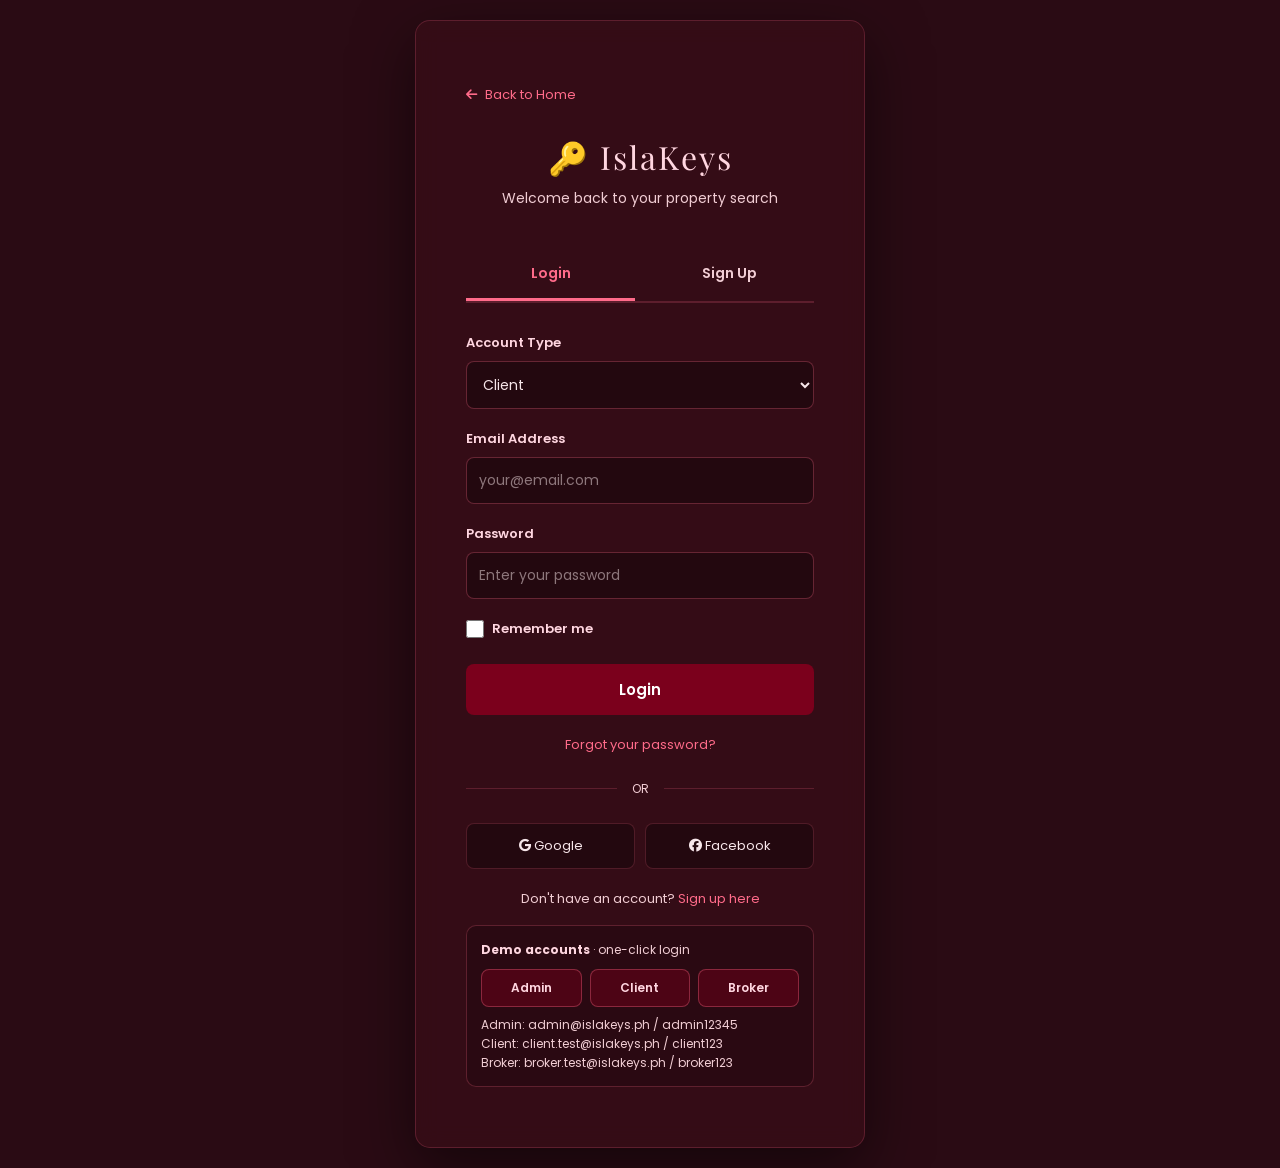
==== admin-dashboard/index.html @ 625cb3ab "Make the IslaKeys demo work end to end with localStorage - Add shared js/auth.js: seeded demo accoun" ====
<!DOCTYPE html>
<html lang="en">
<head>
    <meta charset="UTF-8">
    <meta name="viewport" content="width=device-width, initial-scale=1.0">
    <title>IslaKeys | Admin Dashboard</title>
    <script src="../js/auth.js"></script>
    <script>window.IslaKeys.requireRole('admin');</script>
    <link href="https://fonts.googleapis.com/css2?family=Playfair+Display:wght@600;700&family=Poppins:wght@300;400;500;600&display=swap" rel="stylesheet">
    <link rel="icon" href="../favicon.svg" type="image/svg+xml">
    <link rel="stylesheet" href="../styles/portal.css">
</head>
<body>
    <div class="wrap">
        <div class="topbar">
            <div class="brand">IslaKeys Admin</div>
            <div class="actions">
                <a href="../index.html">Home</a>
                <button id="logoutBtn" type="button">Logout</button>
            </div>
        </div>

        <section class="panel">
            <p class="kicker">Admin Control Center</p>
            <h1>Admin Dashboard</h1>
            <p id="sessionInfo">Checking admin session...</p>

            <div class="stats">
                <article class="stat">
                    <h3>Total Accounts</h3>
                    <strong id="totalUsers">0</strong>
                </article>
                <article class="stat">
                    <h3>Clients</h3>
                    <strong id="clientCount">0</strong>
                </article>
                <article class="stat">
                    <h3>Brokers</h3>
                    <strong id="brokerCount">0</strong>
                </article>
                <article class="stat">
                    <h3>Admins</h3>
                    <strong id="adminCount">0</strong>
                </article>
            </div>
        </section>

        <section class="panel">
            <h2>Recent Accounts</h2>
            <p>Snapshot of users from local storage auth records, newest first.</p>
            <div id="userList" class="list"></div>
        </section>

        <section class="panel">
            <h2>Inquiry Activity</h2>
            <p>Buyer inquiries flowing to brokers, and messages from the public contact form.</p>
            <div class="stats">
                <article class="stat">
                    <h3>Open Inquiries</h3>
                    <strong id="openInquiryCount">0</strong>
                </article>
                <article class="stat">
                    <h3>Answered</h3>
                    <strong id="repliedInquiryCount">0</strong>
                </article>
                <article class="stat">
                    <h3>Contact Messages</h3>
                    <strong id="contactCount">0</strong>
                </article>
            </div>
            <div id="contactList" class="list"></div>
        </section>

        <section class="panel">
            <h2>Quick Admin Actions</h2>
            <p>Restore the demo accounts to their original passwords. Accounts created through sign up are kept.</p>
            <div class="actions" style="margin-top: 10px;">
                <button id="resetUsersBtn" class="btn-soft" type="button">Reset Test Users</button>
            </div>
            <p id="actionStatus" class="note" role="status"></p>
        </section>
    </div>

    <script>
        (function () {
            const store = window.IslaKeys;
            const session = store.requireRole('admin');
            if (!session) {
                return;
            }

            const esc = store.escapeHtml;

            function renderStats(users) {
                document.getElementById('totalUsers').textContent = users.length;
                document.getElementById('clientCount').textContent = users.filter((u) => u.role === 'client').length;
                document.getElementById('brokerCount').textContent = users.filter((u) => u.role === 'broker').length;
                document.getElementById('adminCount').textContent = users.filter((u) => u.role === 'admin').length;
            }

            function renderUsers(users) {
                const container = document.getElementById('userList');
                if (!users.length) {
                    container.innerHTML = '<div class="item">No users found.</div>';
                    return;
                }

                container.innerHTML = users
                    .slice()
                    .reverse()
                    .map((user) => {
                        const created = user.createdAt ? store.formatDate(user.createdAt) : 'Seed account';
                        return '<div class="item"><strong>' + esc(user.name) + '</strong><br>' +
                            '<span class="meta">' + esc(user.email) + '</span><br>' +
                            '<span class="meta">Role: ' + esc(user.role) + '</span><br>' +
                            '<span class="meta">Created: ' + esc(created) + '</span></div>';
                    })
                    .join('');
            }

            function renderActivity() {
                const inquiries = store.getInquiries();
                document.getElementById('openInquiryCount').textContent = inquiries.filter((i) => i.status !== 'replied').length;
                document.getElementById('repliedInquiryCount').textContent = inquiries.filter((i) => i.status === 'replied').length;

                const contacts = store.read(store.KEYS.contact, []);
                const list = Array.isArray(contacts) ? contacts.filter((m) => m && m.message) : [];
                document.getElementById('contactCount').textContent = list.length;

                const container = document.getElementById('contactList');
                if (!list.length) {
                    container.innerHTML = '<div class="item meta">No contact form messages yet.</div>';
                    return;
                }
                container.innerHTML = list
                    .slice()
                    .reverse()
                    .map((m) => '<div class="item"><strong>' + esc(m.name) + '</strong> <span class="meta">' + esc(m.email) +
                        '</span><br><span class="meta">' + esc(m.message) + '</span><br><span class="meta">Received: ' +
                        esc(store.formatDate(m.createdAt)) + '</span></div>')
                    .join('');
            }

            function renderAll() {
                const users = store.getUsers();
                renderStats(users);
                renderUsers(users);
                renderActivity();
            }

            document.getElementById('resetUsersBtn').addEventListener('click', () => {
                store.restoreDemoUsers();
                renderAll();

                const status = document.getElementById('actionStatus');
                status.textContent = 'Demo accounts restored successfully.';
                status.className = 'note ok';
            });

            document.getElementById('logoutBtn').addEventListener('click', () => store.logout('admin'));

            document.getElementById('sessionInfo').textContent = 'Signed in as ' + session.name + ' (' + session.email + ')';
            renderAll();
        })();
    </script>
</body>
</html>
---- styles/portal.css ----
:root {
  --bg-deep: #1d070f;
  --bg-main: #2a0b14;
  --panel: rgba(58, 13, 24, 0.72);
  --panel-soft: rgba(255, 255, 255, 0.04);
  --line: rgba(255, 107, 138, 0.24);
  --text: #f7e6ea;
  --muted: #f1cdd4;
  --accent: #ff6b8a;
  --accent-dark: #7b001c;
  --accent-mid: #a4162b;
  --ok: #61d79f;
  --warn: #ffd277;
  --max: 1100px;
}

html {
  scroll-behavior: smooth;
}

* {
  box-sizing: border-box;
  margin: 0;
  padding: 0;
}

body {
  min-height: 100vh;
  font-family: 'Poppins', sans-serif;
  color: var(--text);
  background:
    radial-gradient(circle at 10% 10%, rgba(255, 107, 138, 0.16), transparent 36%),
    radial-gradient(circle at 86% 90%, rgba(255, 214, 224, 0.11), transparent 30%),
    var(--bg-main);
  padding: 26px;
}

.wrap {
  max-width: var(--max);
  margin: 0 auto;
}

.topbar {
  display: flex;
  justify-content: space-between;
  align-items: center;
  gap: 14px;
  flex-wrap: wrap;
  margin-bottom: 18px;
}

.brand {
  font-family: 'Playfair Display', serif;
  color: #ffd6e0;
  font-size: 30px;
}

.actions {
  display: flex;
  gap: 8px;
  flex-wrap: wrap;
}

.btn,
.actions a,
.actions button {
  text-decoration: none;
  border: 1px solid transparent;
  border-radius: 999px;
  padding: 10px 14px;
  background: var(--accent-dark);
  color: #fff;
  font-size: 13px;
  font-family: 'Poppins', sans-serif;
  cursor: pointer;
  transition: transform 0.2s ease, opacity 0.2s ease, border-color 0.2s ease;
}

.btn:hover,
.actions a:hover,
.actions button:hover {
  transform: translateY(-1px);
  opacity: 0.92;
}

.btn-soft,
.actions .btn-soft {
  background: rgba(0, 0, 0, 0.2);
  border-color: var(--line);
  color: #ffd6e0;
}

.panel {
  background: var(--panel);
  border: 1px solid var(--line);
  border-radius: 16px;
  backdrop-filter: blur(10px);
  box-shadow: 0 20px 55px rgba(0, 0, 0, 0.45);
  padding: 22px;
  margin-bottom: 14px;
}

h1 {
  font-family: 'Playfair Display', serif;
  font-size: clamp(28px, 4vw, 38px);
  color: #ffd6e0;
  margin-bottom: 6px;
}

h2 {
  font-family: 'Playfair Display', serif;
  color: #ffd6e0;
  font-size: clamp(20px, 3vw, 28px);
  margin-bottom: 6px;
}

p {
  color: var(--muted);
}

.kicker {
  color: #ffd6e0;
  text-transform: uppercase;
  letter-spacing: 1.8px;
  font-size: 11px;
  margin-bottom: 8px;
}

.stats,
.grid {
  margin-top: 14px;
  display: grid;
  grid-template-columns: repeat(auto-fit, minmax(190px, 1fr));
  gap: 10px;
}

.card,
.stat,
.tile,
.item {
  background: rgba(0, 0, 0, 0.2);
  border: 1px solid rgba(255, 107, 138, 0.2);
  border-radius: 12px;
  padding: 14px;
}

.stat h3,
.card h3,
.tile h3 {
  color: var(--accent);
  margin-bottom: 6px;
  font-size: 15px;
}

.stat strong {
  font-size: 24px;
}

.input,
textarea {
  width: 100%;
  border-radius: 10px;
  border: 1px solid var(--line);
  background: rgba(0, 0, 0, 0.22);
  color: var(--text);
  font-family: inherit;
  padding: 11px 12px;
}

textarea {
  resize: vertical;
  min-height: 80px;
}

.input::placeholder,
textarea::placeholder {
  color: #cba1ac;
}

.form-row {
  display: grid;
  gap: 10px;
  margin-top: 10px;
}

.note {
  margin-top: 8px;
  font-size: 13px;
}

.note.ok {
  color: var(--ok);
}

.note.warn {
  color: var(--warn);
}

.list {
  margin-top: 10px;
  display: grid;
  gap: 8px;
}

.meta {
  color: #ddb3bd;
  font-size: 13px;
  line-height: 1.6;
}

button:disabled,
.btn:disabled {
  opacity: 0.5;
  cursor: not-allowed;
  transform: none;
}

select.input {
  cursor: pointer;
}

select.input option {
  background: var(--bg-main);
  color: var(--text);
}

.inline-form {
  display: flex;
  gap: 8px;
  margin-top: 10px;
  align-items: center;
}

.inline-form .input {
  flex: 1;
  min-width: 0;
}

.row-item {
  display: flex;
  justify-content: space-between;
  align-items: center;
  gap: 10px;
}

.btn-small {
  padding: 6px 12px;
  font-size: 12px;
  flex-shrink: 0;
}

.badge {
  display: inline-block;
  font-size: 11px;
  padding: 2px 9px;
  border-radius: 999px;
  border: 1px solid currentColor;
  white-space: nowrap;
}

.badge-ok {
  color: var(--ok);
}

.badge-warn {
  color: var(--warn);
}

.reply {
  margin-top: 8px;
  padding: 10px 12px;
  border-left: 3px solid var(--accent);
  border-radius: 6px;
  background: rgba(255, 107, 138, 0.08);
  font-size: 13px;
  line-height: 1.6;
}

.item .form-row {
  margin-top: 8px;
}

.reply-input {
  min-height: 60px;
}

.milestones {
  list-style: none;
  margin-top: 10px;
  display: grid;
  gap: 6px;
  font-size: 13px;
  color: var(--muted);
}

.milestones li::before {
  content: '';
  display: inline-block;
  width: 9px;
  height: 9px;
  margin-right: 8px;
  border-radius: 50%;
  border: 1px solid var(--line);
  vertical-align: middle;
}

.milestones li.done::before {
  background: var(--ok);
  border-color: var(--ok);
}

.milestones li.current::before {
  background: var(--warn);
  border-color: var(--warn);
}

.tile-link {
  display: block;
  color: inherit;
  text-decoration: none;
  transition: border-color 0.2s ease, transform 0.2s ease;
}

.tile-link:hover {
  border-color: var(--accent);
  transform: translateY(-1px);
}

.item {
  overflow-wrap: anywhere;
}

@media (max-width: 680px) {
  body {
    padding: 14px;
  }

  .panel {
    padding: 16px;
  }
}
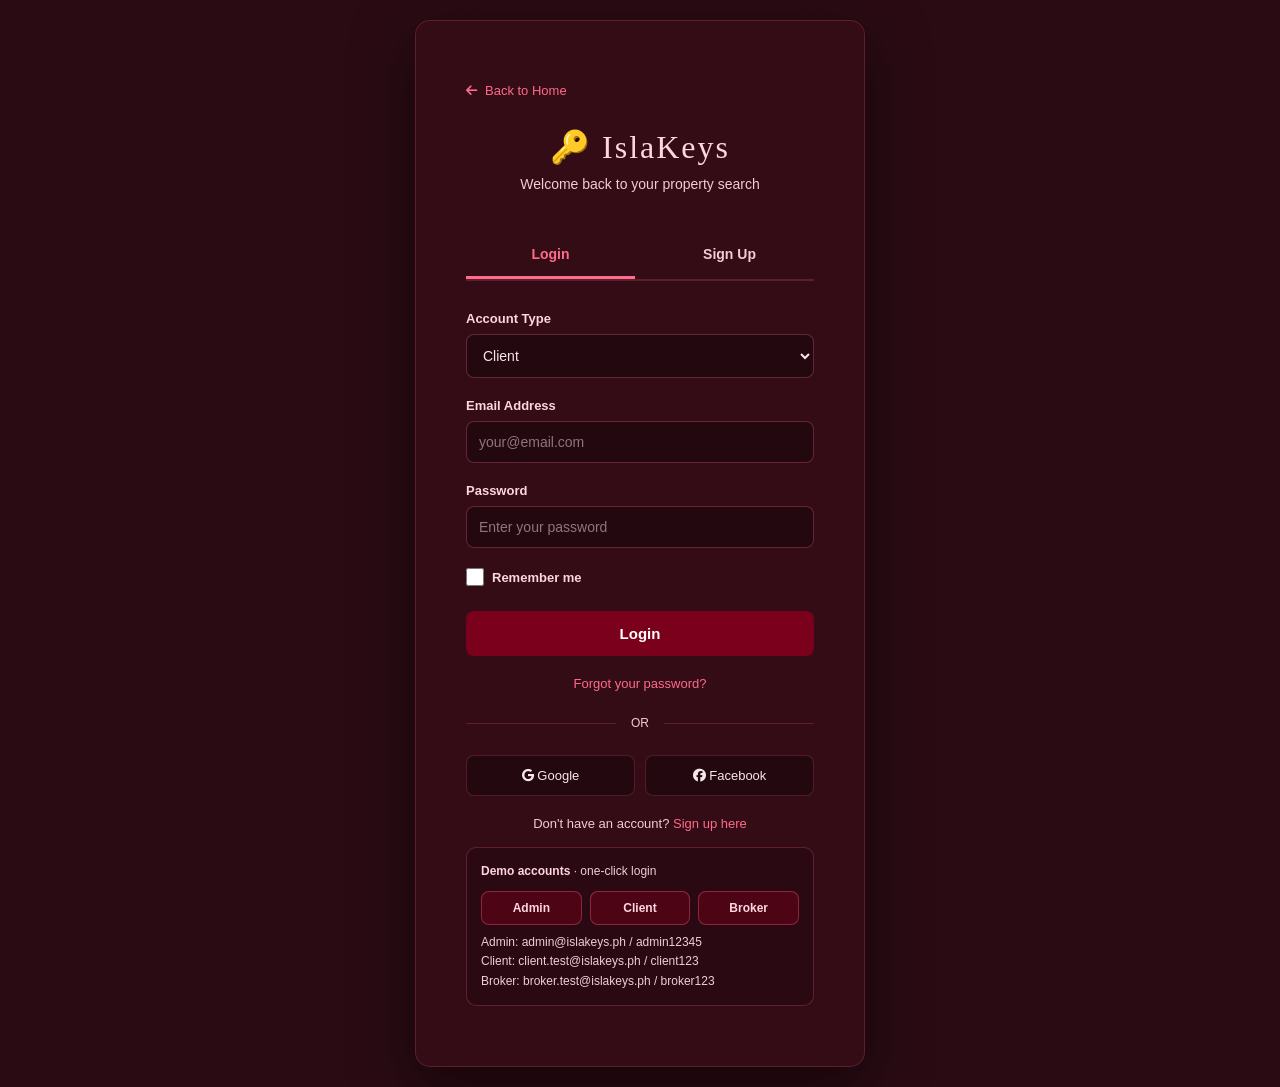
==== commit af0fef2c: "Security: add Content-Security-Policy (blocks injected third-party scripts) Co-Authored-By: Claude O" ====
--- a/admin-dashboard/index.html
+++ b/admin-dashboard/index.html
@@ -3,6 +3,7 @@
 <head>
     <meta charset="UTF-8">
     <meta name="viewport" content="width=device-width, initial-scale=1.0">
+<meta http-equiv="Content-Security-Policy" content="default-src 'self'; script-src 'self' https://cdnjs.cloudflare.com https://garciaralphlawrence-svg.github.io 'unsafe-inline'; style-src 'self' 'unsafe-inline' https://fonts.googleapis.com https://cdnjs.cloudflare.com; font-src 'self' data: https://fonts.gstatic.com https://cdnjs.cloudflare.com; img-src 'self' data: blob: https:; media-src 'self' blob: https:; connect-src 'self' https://garciaralphlawrence-svg.github.io; frame-src 'none'; object-src 'none'; base-uri 'self'; form-action 'self' mailto: https:">
     <title>IslaKeys | Admin Dashboard</title>
     <script src="../js/auth.js"></script>
     <script>window.IslaKeys.requireRole('admin');</script>
@@ -163,5 +164,7 @@
             renderAll();
         })();
     </script>
+  <!-- Kapitan assistant (free mode: answers from built-in website facts, no API key) -->
+  <script src="https://garciaralphlawrence-svg.github.io/AI-Analytics-Studio/widget/kapitan.js" data-api="none" data-site="islakeys" defer></script>
 </body>
 </html>
